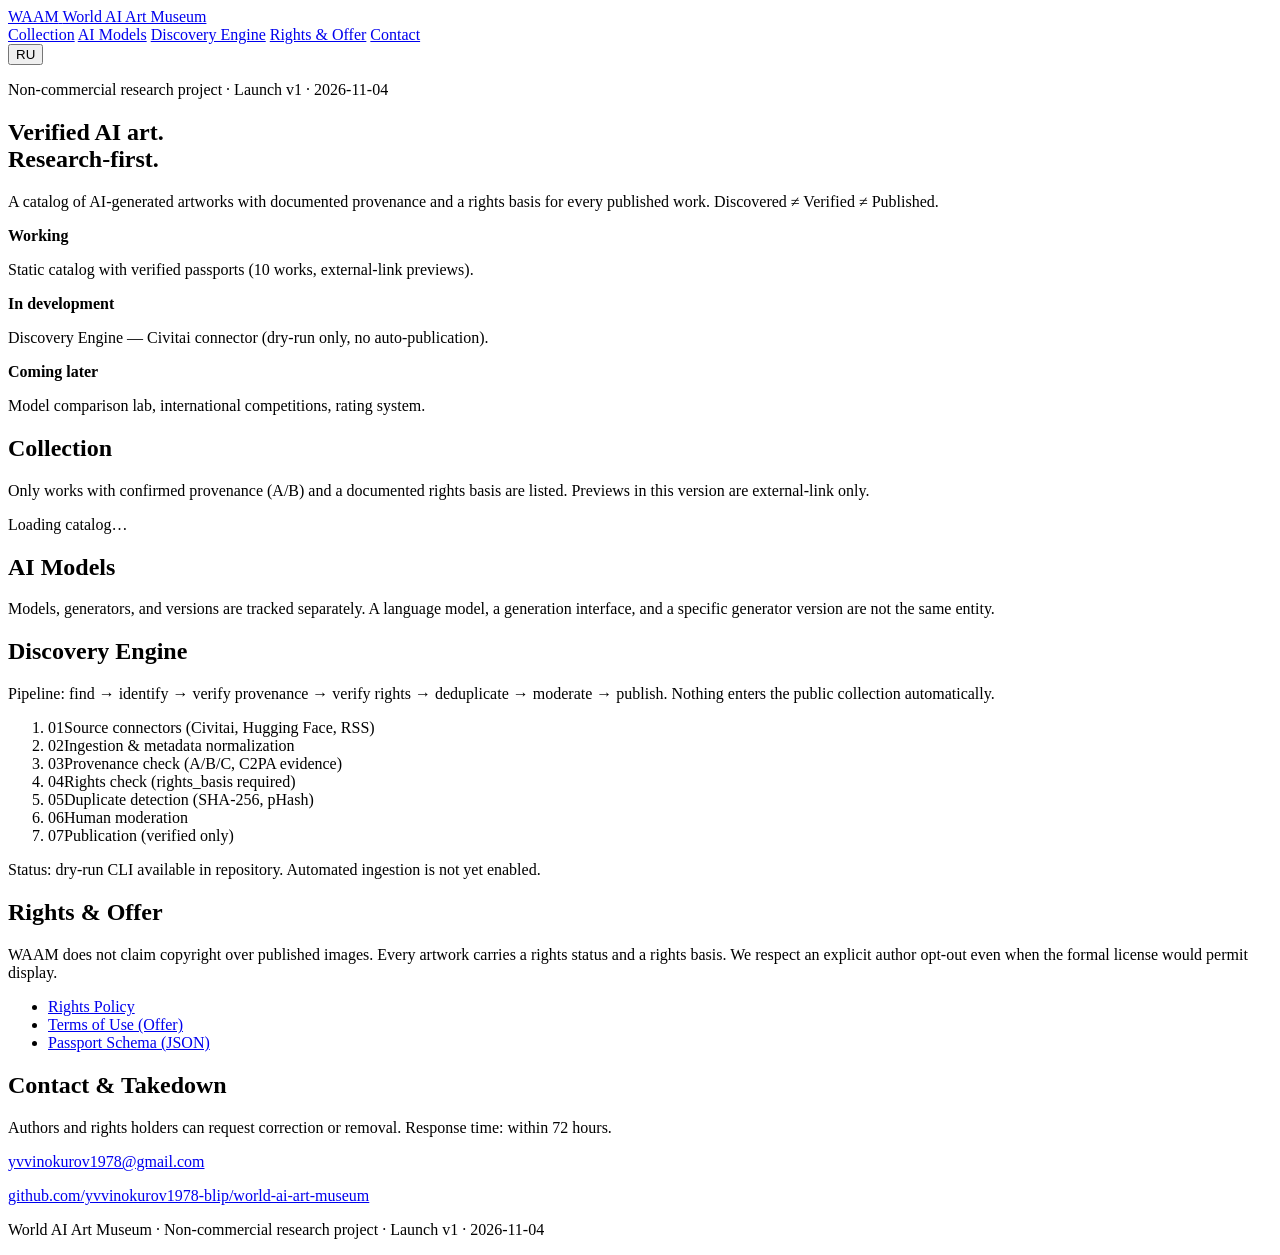
==== index.html @ b3eef800 "Create index.html" ====
<!DOCTYPE html>
<html lang="en" data-lang="en">
<head>
<meta charset="UTF-8">
<meta name="viewport" content="width=device-width, initial-scale=1.0">
<title>World AI Art Museum — Verified AI Art, Research-First</title>
<meta name="description" content="Non-commercial research platform for verified AI-generated art. Discovered ≠ Verified ≠ Published.">
<link rel="stylesheet" href="assets/style.css">
</head>
<body>

<header class="site-header">
  <div class="header-inner">
    <a href="#top" class="brand">
      <span class="brand-mark">WAAM</span>
      <span class="brand-name" data-i18n="brand">World AI Art Museum</span>
    </a>
    <nav class="nav">
      <a href="#collection" data-i18n="nav.collection">Collection</a>
      <a href="#models" data-i18n="nav.models">AI Models</a>
      <a href="#discovery" data-i18n="nav.discovery">Discovery Engine</a>
      <a href="#rights" data-i18n="nav.rights">Rights & Offer</a>
      <a href="#contact" data-i18n="nav.contact">Contact</a>
    </nav>
    <button id="langToggle" class="lang-toggle" aria-label="Switch language">RU</button>
  </div>
</header>

<main id="top">

<section class="hero">
  <div class="container">
    <p class="eyebrow" data-i18n="hero.eyebrow">Non-commercial research project · Launch v1 · 2026-11-04</p>
    <h1 data-i18n="hero.title">Verified AI art.<br>Research-first.</h1>
    <p class="lead" data-i18n="hero.lead">A catalog of AI-generated artworks with documented provenance and a rights basis for every published work. Discovered ≠ Verified ≠ Published.</p>
    <div class="status-grid">
      <div class="status-card status-live">
        <span class="status-dot"></span>
        <strong data-i18n="hero.status.live.title">Working</strong>
        <p data-i18n="hero.status.live.body">Static catalog with verified passports (10 works, external-link previews).</p>
      </div>
      <div class="status-card status-wip">
        <span class="status-dot"></span>
        <strong data-i18n="hero.status.wip.title">In development</strong>
        <p data-i18n="hero.status.wip.body">Discovery Engine — Civitai connector (dry-run only, no auto-publication).</p>
      </div>
      <div class="status-card status-soon">
        <span class="status-dot"></span>
        <strong data-i18n="hero.status.soon.title">Coming later</strong>
        <p data-i18n="hero.status.soon.body">Model comparison lab, international competitions, rating system.</p>
      </div>
    </div>
  </div>
</section>

<section id="collection" class="section">
  <div class="container">
    <h2 data-i18n="collection.title">Collection</h2>
    <p class="section-note" data-i18n="collection.note">Only works with confirmed provenance (A/B) and a documented rights basis are listed. Previews in this version are external-link only.</p>
    <div id="collectionGrid" class="collection-grid" aria-live="polite">
      <p class="loading" data-i18n="collection.loading">Loading catalog…</p>
    </div>
  </div>
</section>

<section id="models" class="section section-alt">
  <div class="container">
    <h2 data-i18n="models.title">AI Models</h2>
    <p class="section-note" data-i18n="models.note">Models, generators, and versions are tracked separately. A language model, a generation interface, and a specific generator version are not the same entity.</p>
    <div id="modelsTable" class="models-table"></div>
  </div>
</section>

<section id="discovery" class="section">
  <div class="container">
    <h2 data-i18n="discovery.title">Discovery Engine</h2>
    <p class="section-note" data-i18n="discovery.note">Pipeline: find → identify → verify provenance → verify rights → deduplicate → moderate → publish. Nothing enters the public collection automatically.</p>
    <ol class="pipeline">
      <li><span class="step">01</span><span data-i18n="discovery.step1">Source connectors (Civitai, Hugging Face, RSS)</span></li>
      <li><span class="step">02</span><span data-i18n="discovery.step2">Ingestion & metadata normalization</span></li>
      <li><span class="step">03</span><span data-i18n="discovery.step3">Provenance check (A/B/C, C2PA evidence)</span></li>
      <li><span class="step">04</span><span data-i18n="discovery.step4">Rights check (rights_basis required)</span></li>
      <li><span class="step">05</span><span data-i18n="discovery.step5">Duplicate detection (SHA-256, pHash)</span></li>
      <li><span class="step">06</span><span data-i18n="discovery.step6">Human moderation</span></li>
      <li><span class="step">07</span><span data-i18n="discovery.step7">Publication (verified only)</span></li>
    </ol>
    <p class="section-note" data-i18n="discovery.status">Status: dry-run CLI available in repository. Automated ingestion is not yet enabled.</p>
  </div>
</section>

<section id="rights" class="section section-alt">
  <div class="container">
    <h2 data-i18n="rights.title">Rights & Offer</h2>
    <p data-i18n="rights.body">WAAM does not claim copyright over published images. Every artwork carries a rights status and a rights basis. We respect an explicit author opt-out even when the formal license would permit display.</p>
    <ul class="doc-links">
      <li><a href="RIGHTS_POLICY.md" data-i18n="rights.policy">Rights Policy</a></li>
      <li><a href="OFFER.md" data-i18n="rights.offer">Terms of Use (Offer)</a></li>
      <li><a href="PASSPORT_SCHEMA.json" data-i18n="rights.schema">Passport Schema (JSON)</a></li>
    </ul>
  </div>
</section>

<section id="contact" class="section">
  <div class="container">
    <h2 data-i18n="contact.title">Contact & Takedown</h2>
    <p data-i18n="contact.body">Authors and rights holders can request correction or removal. Response time: within 72 hours.</p>
    <p class="contact-line"><a href="mailto:yvvinokurov1978@gmail.com">yvvinokurov1978@gmail.com</a></p>
    <p class="contact-line"><a href="https://github.com/yvvinokurov1978-blip/world-ai-art-museum">github.com/yvvinokurov1978-blip/world-ai-art-museum</a></p>
  </div>
</section>

</main>

<footer class="site-footer">
  <div class="container">
    <p data-i18n="footer.line">World AI Art Museum · Non-commercial research project · Launch v1 · 2026-11-04</p>
  </div>
</footer>

<script src="assets/app.js"></script>
</body>
</html>
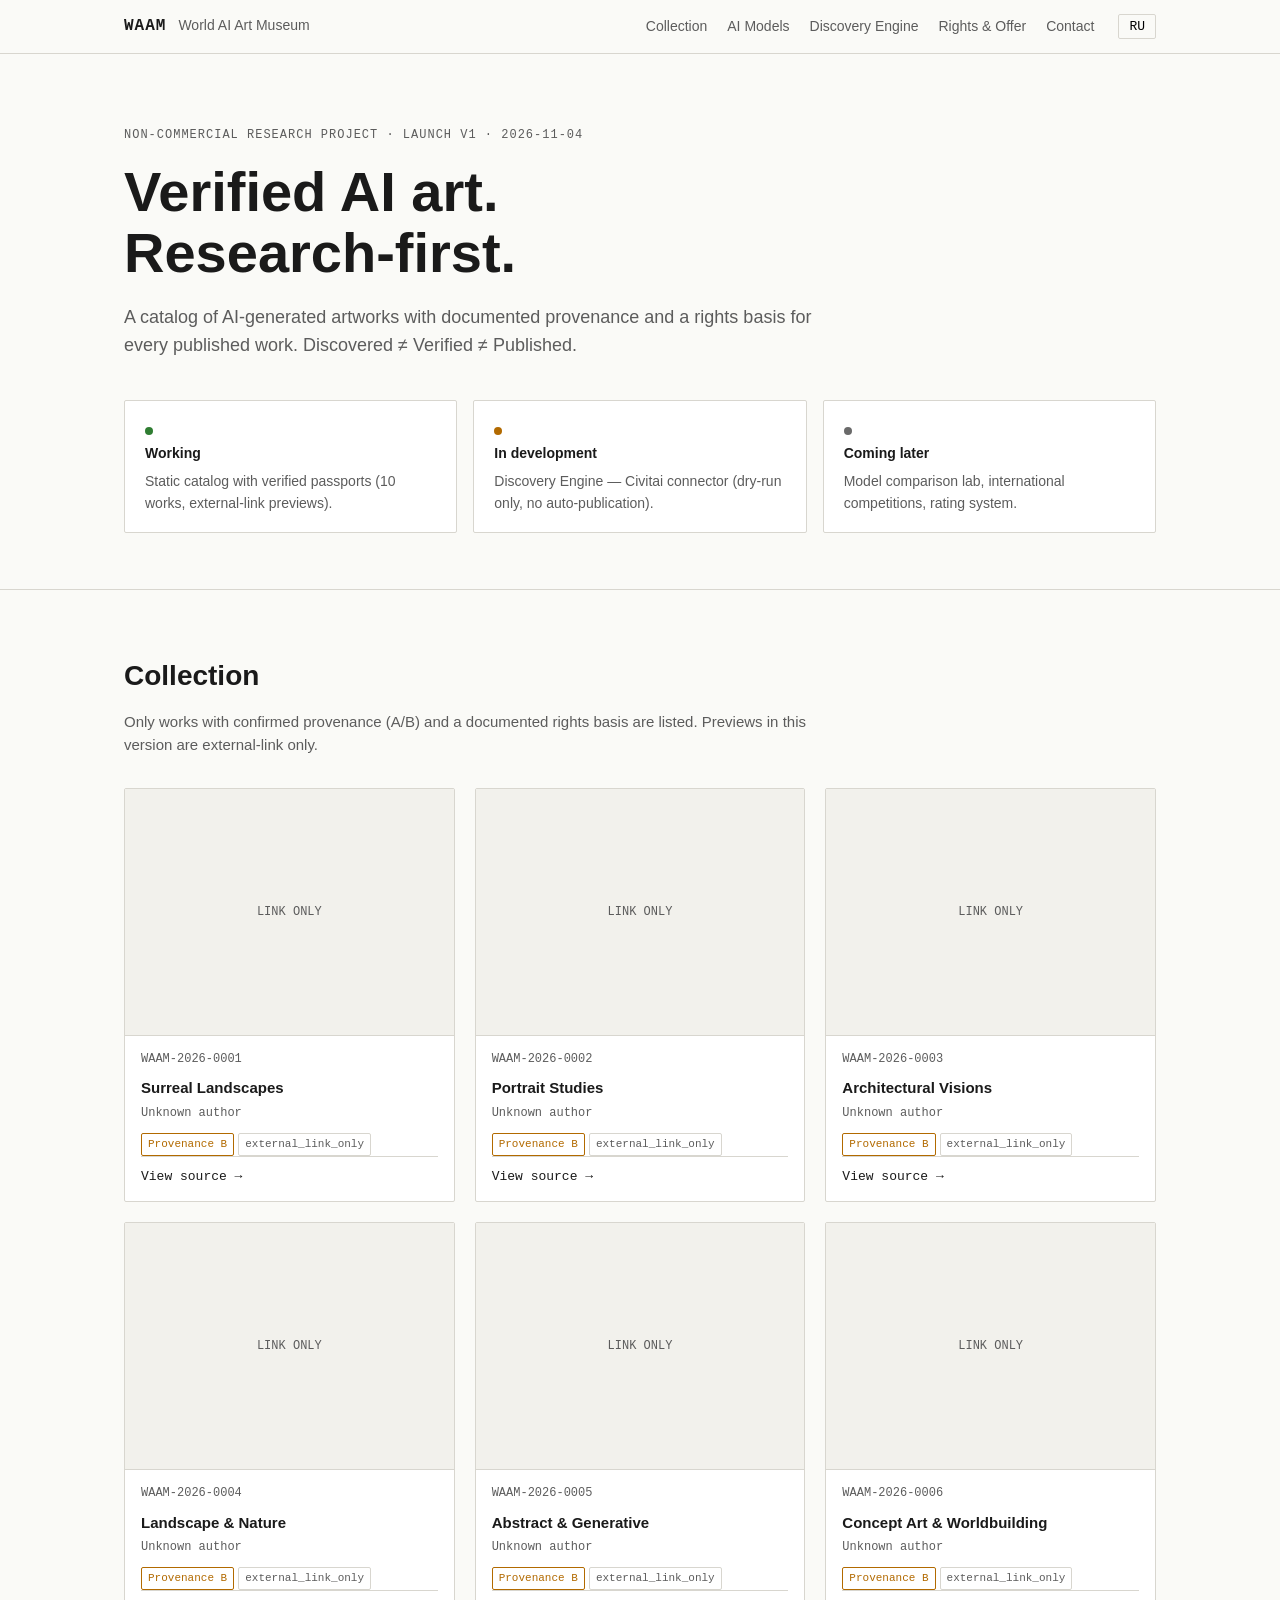
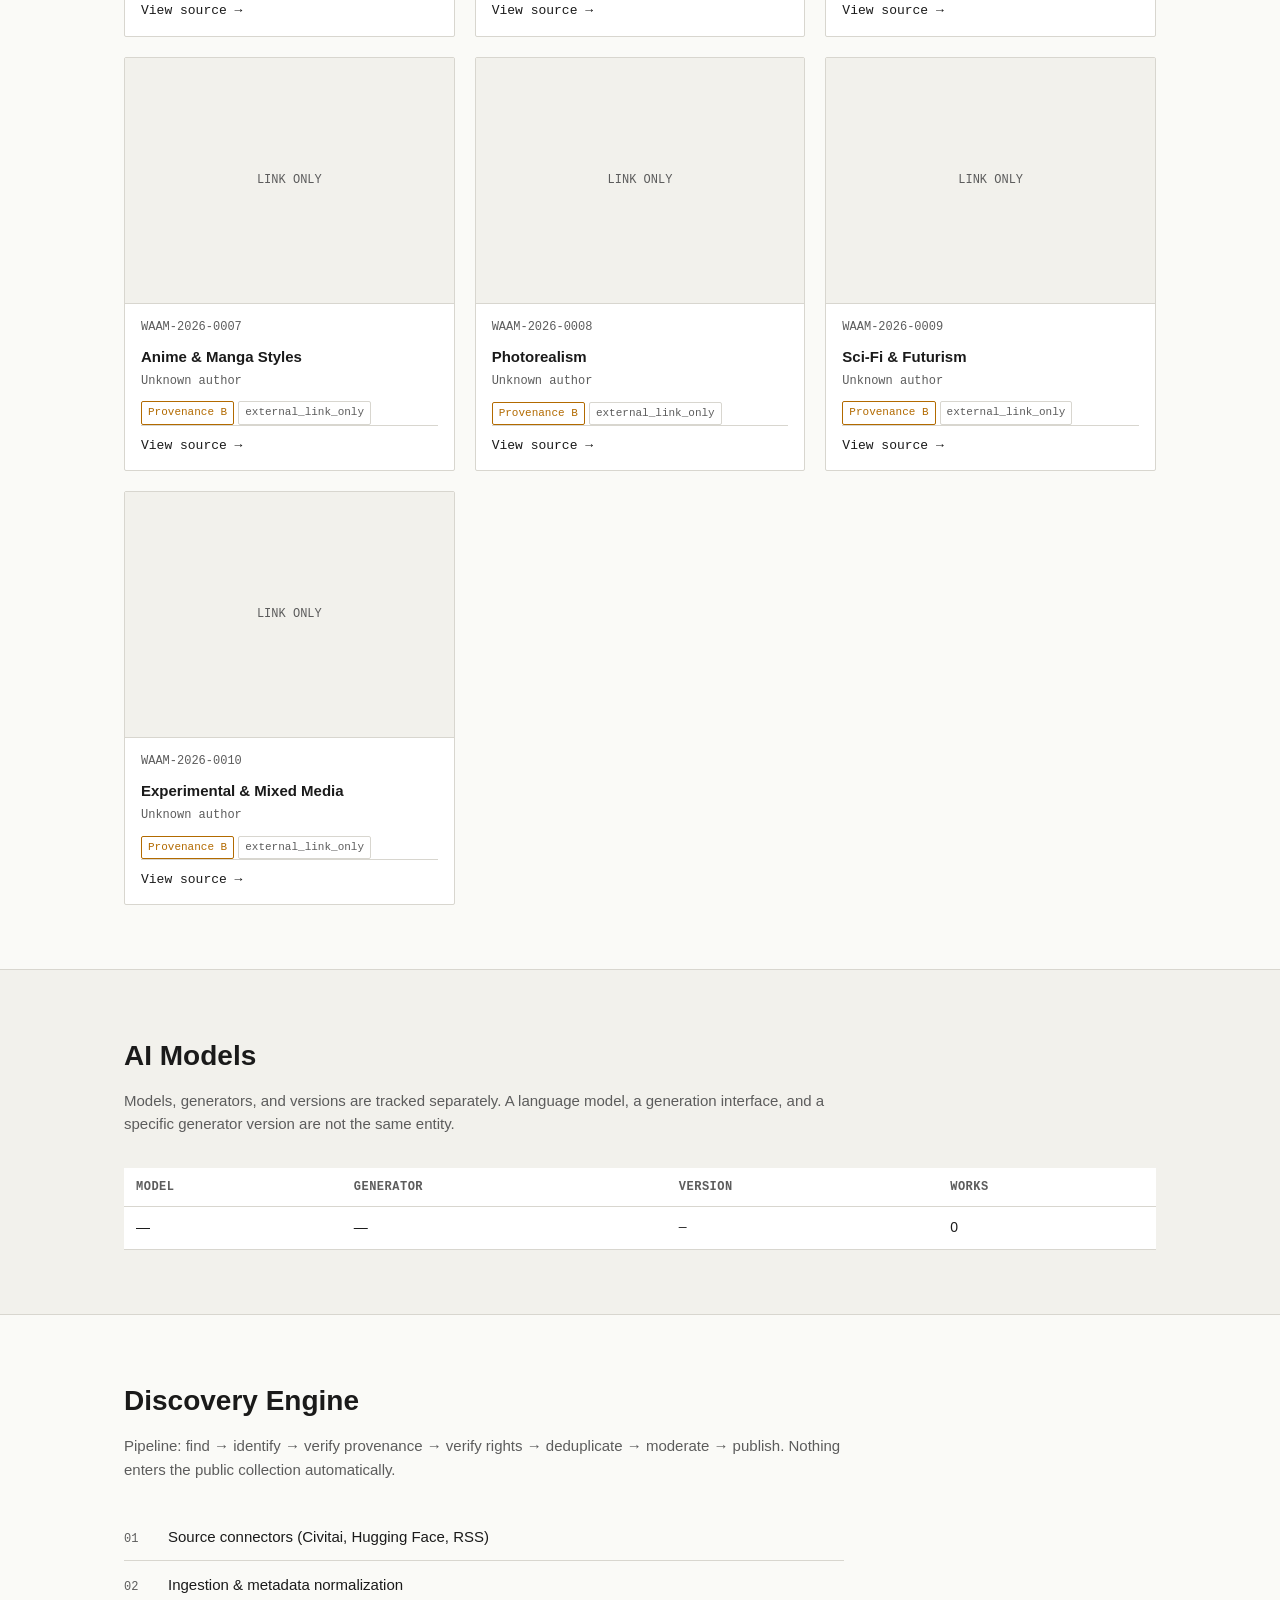
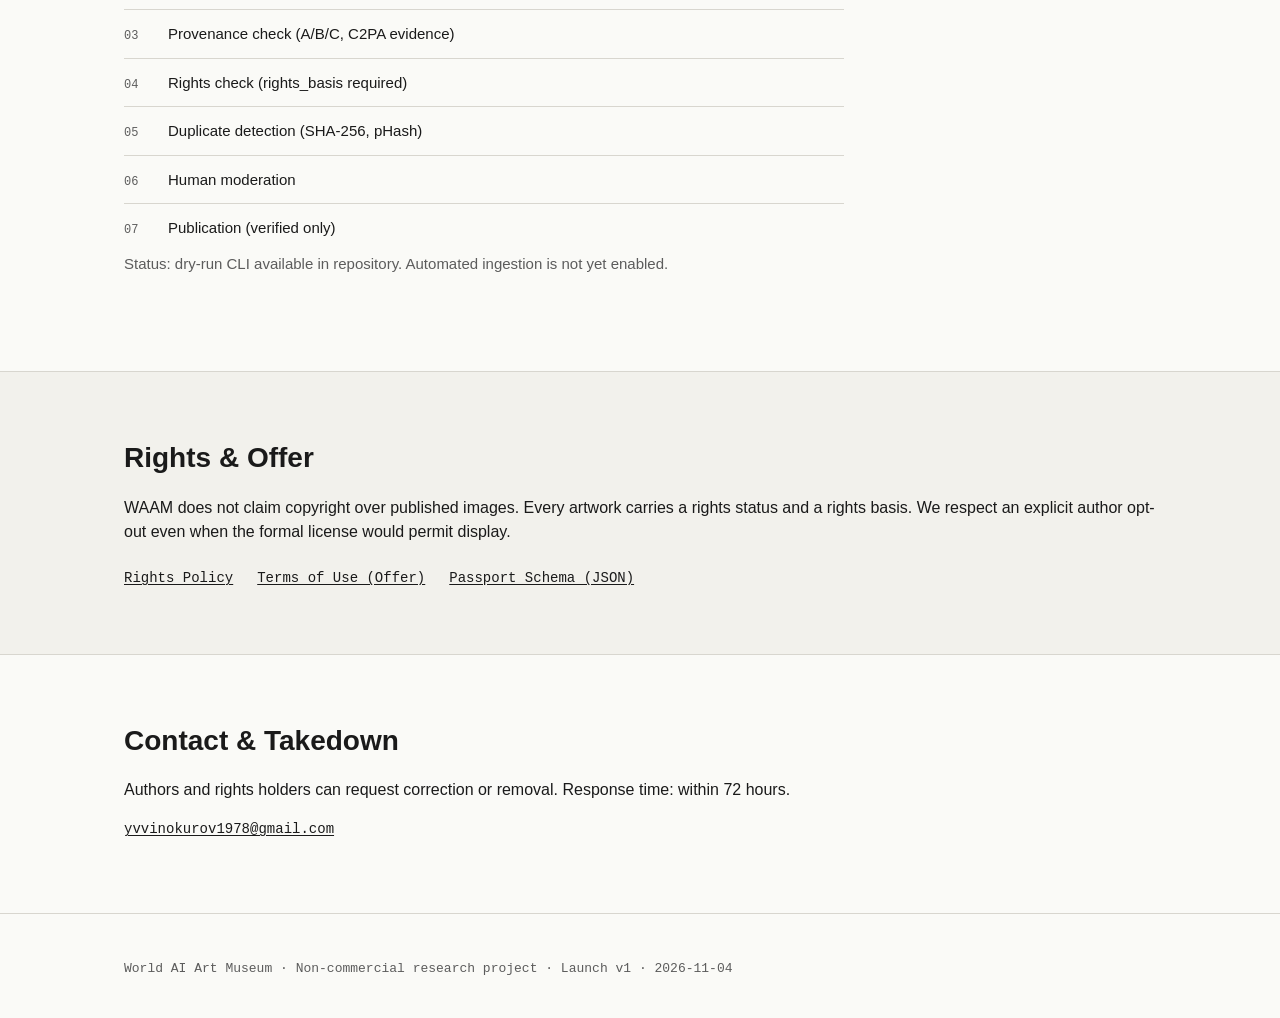
==== commit b78f693d: "Update index.html" ====
--- a/index.html
+++ b/index.html
@@ -105,7 +105,6 @@
     <h2 data-i18n="contact.title">Contact & Takedown</h2>
     <p data-i18n="contact.body">Authors and rights holders can request correction or removal. Response time: within 72 hours.</p>
     <p class="contact-line"><a href="mailto:yvvinokurov1978@gmail.com">yvvinokurov1978@gmail.com</a></p>
-    <p class="contact-line"><a href="https://github.com/yvvinokurov1978-blip/world-ai-art-museum">github.com/yvvinokurov1978-blip/world-ai-art-museum</a></p>
   </div>
 </section>
 
--- a/assets/style.css
+++ b/assets/style.css
@@ -0,0 +1,163 @@
+:root {
+  --bg: #fafaf7;
+  --bg-alt: #f2f1ec;
+  --fg: #1a1a1a;
+  --fg-muted: #5c5c5c;
+  --border: #d8d6cf;
+  --accent: #1a1a1a;
+  --live: #2f7d32;
+  --wip: #b26a00;
+  --soon: #6a6a6a;
+  --mono: ui-monospace, "SF Mono", Menlo, Consolas, monospace;
+  --sans: -apple-system, BlinkMacSystemFont, "Segoe UI", Roboto, sans-serif;
+}
+
+* { box-sizing: border-box; }
+
+html, body {
+  margin: 0;
+  padding: 0;
+  background: var(--bg);
+  color: var(--fg);
+  font-family: var(--sans);
+  font-size: 16px;
+  line-height: 1.55;
+}
+
+a { color: var(--fg); text-decoration: underline; text-underline-offset: 2px; }
+a:hover { color: var(--fg-muted); }
+
+.container { max-width: 1080px; margin: 0 auto; padding: 0 24px; }
+
+/* Header */
+.site-header {
+  border-bottom: 1px solid var(--border);
+  position: sticky; top: 0;
+  background: rgba(250,250,247,0.95);
+  backdrop-filter: blur(8px);
+  z-index: 10;
+}
+.header-inner {
+  max-width: 1080px; margin: 0 auto; padding: 14px 24px;
+  display: flex; align-items: center; gap: 24px;
+}
+.brand { display: flex; align-items: baseline; gap: 12px; text-decoration: none; }
+.brand-mark { font-family: var(--mono); font-weight: 700; letter-spacing: 1px; }
+.brand-name { font-size: 14px; color: var(--fg-muted); }
+.nav { display: flex; gap: 20px; margin-left: auto; }
+.nav a { font-size: 14px; text-decoration: none; color: var(--fg-muted); }
+.nav a:hover { color: var(--fg); }
+.lang-toggle {
+  font-family: var(--mono); font-size: 13px;
+  border: 1px solid var(--border); background: transparent;
+  padding: 4px 10px; cursor: pointer; border-radius: 2px;
+}
+.lang-toggle:hover { background: var(--bg-alt); }
+
+/* Hero */
+.hero { padding: 72px 0 56px; border-bottom: 1px solid var(--border); }
+.eyebrow {
+  font-family: var(--mono); font-size: 12px; color: var(--fg-muted);
+  text-transform: uppercase; letter-spacing: 1px; margin: 0 0 16px;
+}
+.hero h1 { font-size: clamp(32px, 5vw, 56px); line-height: 1.1; margin: 0 0 20px; font-weight: 700; }
+.lead { font-size: 18px; color: var(--fg-muted); max-width: 720px; margin: 0 0 40px; }
+
+.status-grid { display: grid; grid-template-columns: repeat(auto-fit, minmax(240px, 1fr)); gap: 16px; }
+.status-card {
+  border: 1px solid var(--border); padding: 18px 20px;
+  border-radius: 2px; background: #fff; position: relative;
+}
+.status-card strong { display: block; font-size: 14px; margin-bottom: 6px; }
+.status-card p { margin: 0; font-size: 14px; color: var(--fg-muted); }
+.status-dot {
+  display: inline-block; width: 8px; height: 8px; border-radius: 50%;
+  margin-right: 8px; vertical-align: middle;
+}
+.status-live .status-dot { background: var(--live); }
+.status-wip .status-dot { background: var(--wip); }
+.status-soon .status-dot { background: var(--soon); }
+
+/* Sections */
+.section { padding: 64px 0; border-bottom: 1px solid var(--border); }
+.section-alt { background: var(--bg-alt); }
+.section h2 { font-size: 28px; margin: 0 0 12px; }
+.section-note { color: var(--fg-muted); max-width: 720px; margin: 0 0 32px; font-size: 15px; }
+.loading { color: var(--fg-muted); font-family: var(--mono); font-size: 14px; }
+
+/* Collection */
+.collection-grid {
+  display: grid;
+  grid-template-columns: repeat(auto-fill, minmax(260px, 1fr));
+  gap: 20px;
+}
+.art-card {
+  border: 1px solid var(--border); background: #fff;
+  border-radius: 2px; overflow: hidden;
+  display: flex; flex-direction: column;
+}
+.art-preview {
+  aspect-ratio: 4 / 3;
+  background: var(--bg-alt);
+  display: flex; align-items: center; justify-content: center;
+  color: var(--fg-muted);
+  font-family: var(--mono); font-size: 12px;
+  border-bottom: 1px solid var(--border);
+  position: relative;
+}
+.art-preview img { width: 100%; height: 100%; object-fit: cover; display: block; }
+.art-body { padding: 14px 16px; flex: 1; display: flex; flex-direction: column; }
+.art-title { font-weight: 600; font-size: 15px; margin: 0 0 4px; }
+.art-meta { font-family: var(--mono); font-size: 12px; color: var(--fg-muted); margin: 0 0 8px; }
+.art-badge {
+  display: inline-block; font-family: var(--mono); font-size: 11px;
+  padding: 2px 6px; border: 1px solid var(--border); border-radius: 2px;
+  margin-right: 4px; color: var(--fg-muted);
+}
+.art-badge.level-a { border-color: var(--live); color: var(--live); }
+.art-badge.level-b { border-color: var(--wip); color: var(--wip); }
+.art-link {
+  margin-top: auto; font-size: 13px; font-family: var(--mono);
+  text-decoration: none; color: var(--fg);
+  border-top: 1px solid var(--border); padding-top: 10px;
+}
+.art-link:hover { color: var(--fg-muted); }
+
+/* Models table */
+.models-table { width: 100%; border-collapse: collapse; font-size: 14px; background: #fff; }
+.models-table th, .models-table td {
+  text-align: left; padding: 10px 12px; border-bottom: 1px solid var(--border);
+}
+.models-table th { font-family: var(--mono); font-size: 12px; text-transform: uppercase; letter-spacing: 0.5px; color: var(--fg-muted); }
+.models-table td.mono { font-family: var(--mono); font-size: 13px; }
+
+/* Pipeline */
+.pipeline { list-style: none; padding: 0; margin: 0; max-width: 720px; }
+.pipeline li {
+  display: flex; align-items: baseline; gap: 16px;
+  padding: 12px 0; border-bottom: 1px solid var(--border);
+  font-size: 15px;
+}
+.pipeline li:last-child { border-bottom: none; }
+.pipeline .step {
+  font-family: var(--mono); font-size: 12px; color: var(--fg-muted);
+  min-width: 28px;
+}
+
+/* Docs */
+.doc-links { list-style: none; padding: 0; margin: 20px 0 0; display: flex; gap: 24px; flex-wrap: wrap; }
+.doc-links a { font-family: var(--mono); font-size: 14px; }
+
+/* Contact */
+.contact-line { font-family: var(--mono); font-size: 14px; margin: 8px 0; }
+
+/* Footer */
+.site-footer { padding: 32px 0; font-size: 13px; color: var(--fg-muted); font-family: var(--mono); }
+
+/* Responsive */
+@media (max-width: 720px) {
+  .nav { display: none; }
+  .header-inner { gap: 12px; }
+  .hero { padding: 48px 0 40px; }
+  .section { padding: 48px 0; }
+}
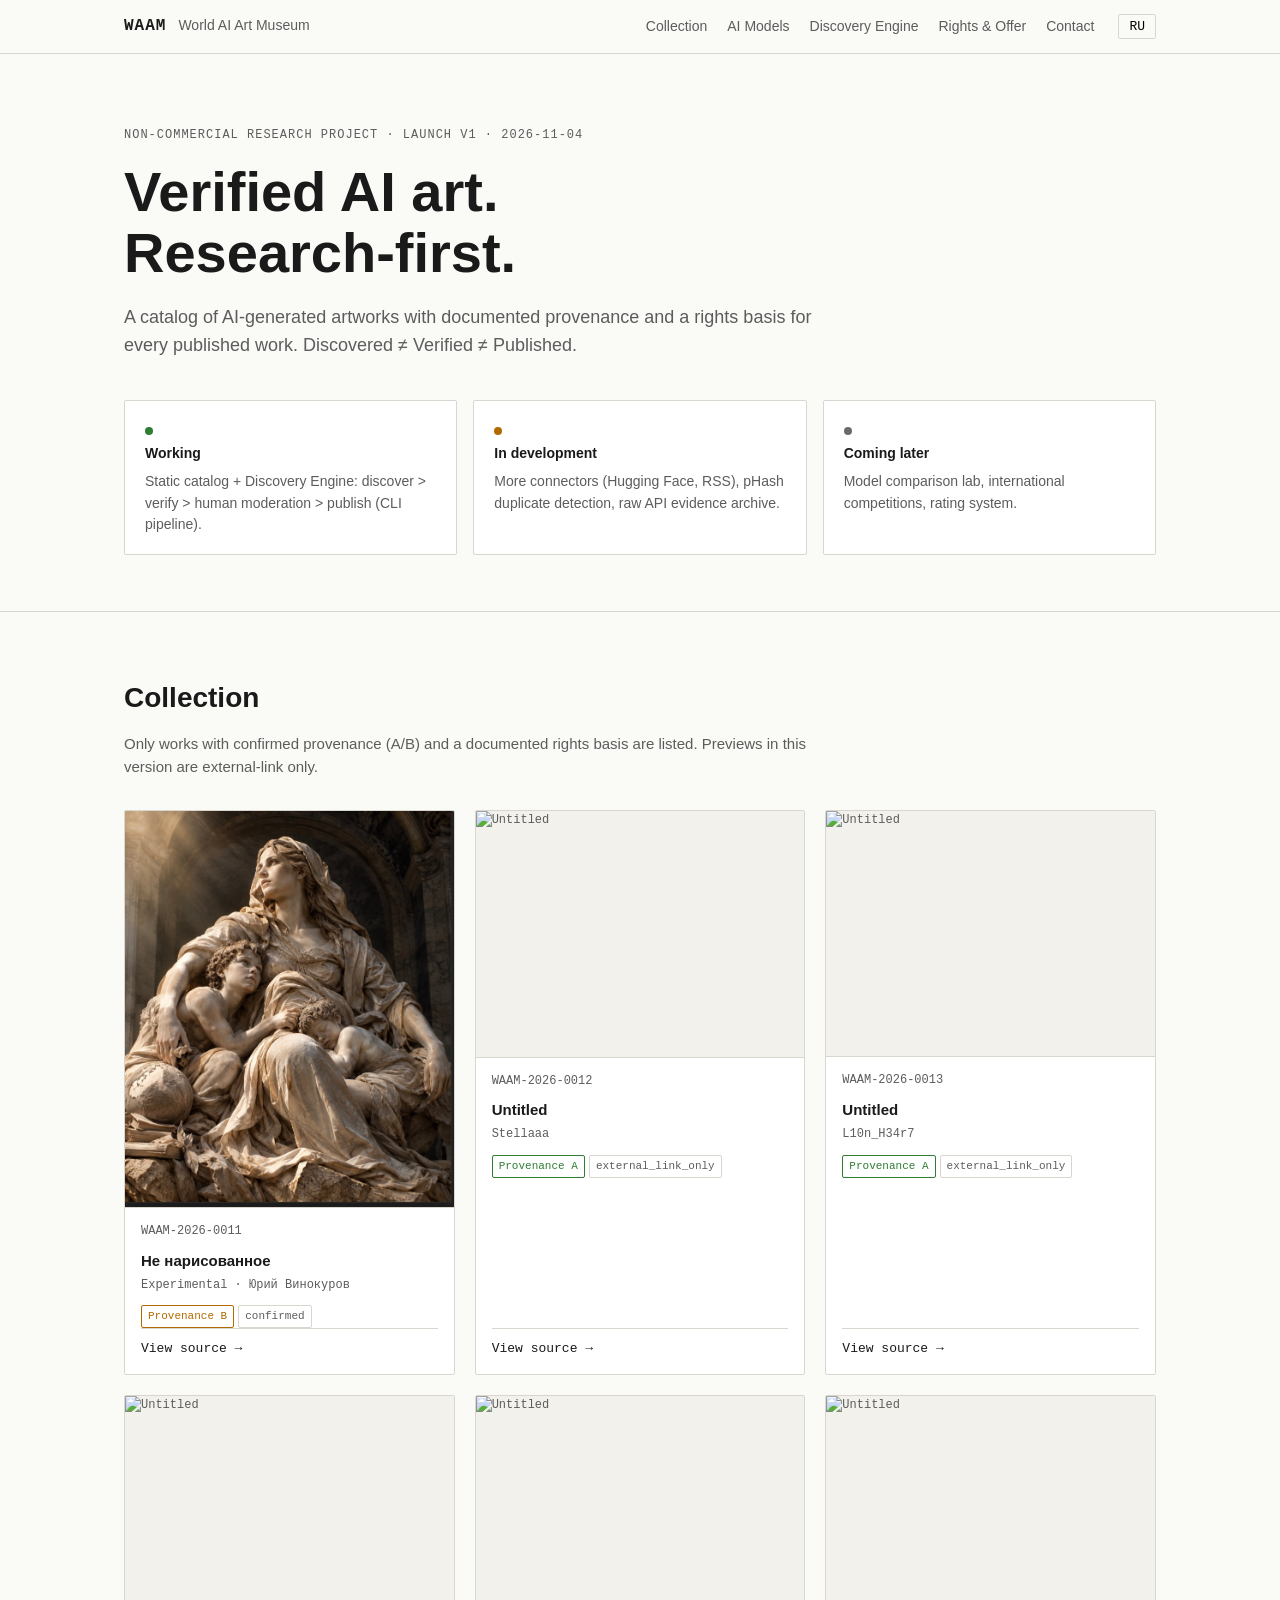
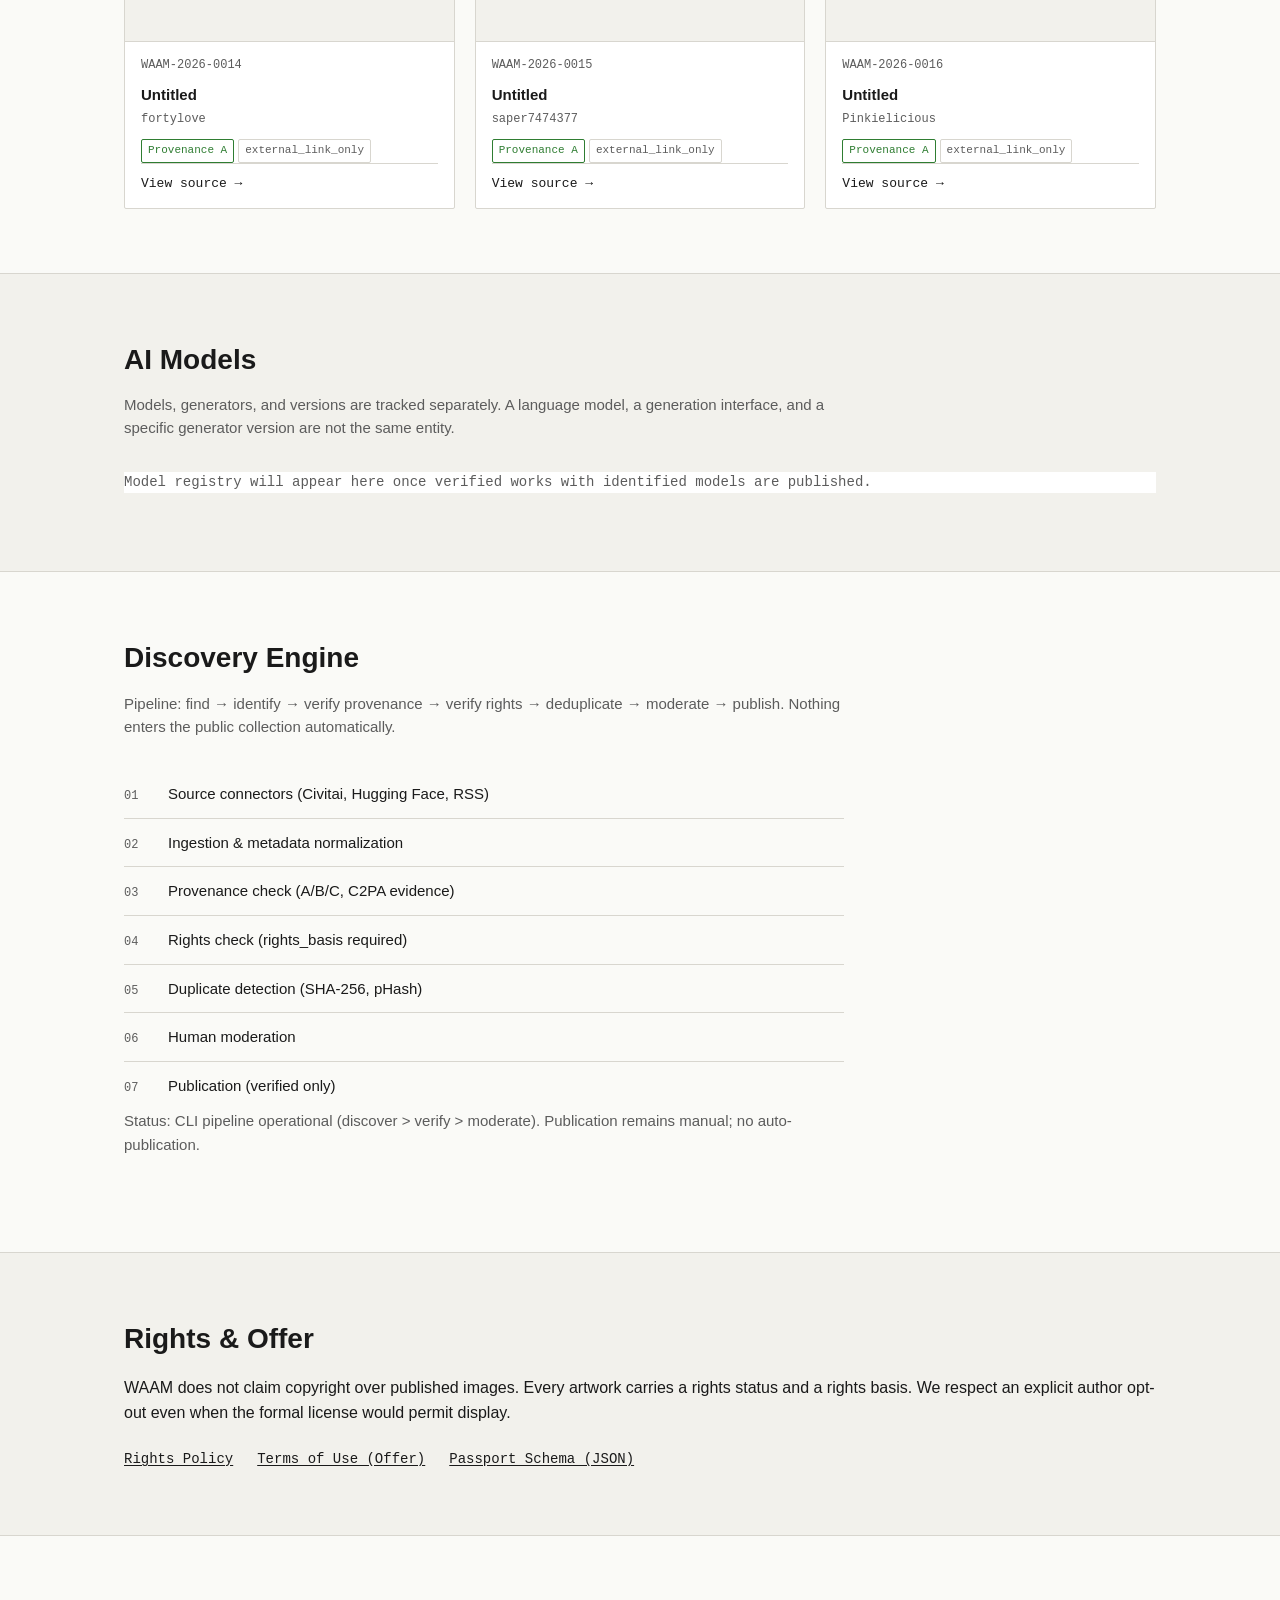
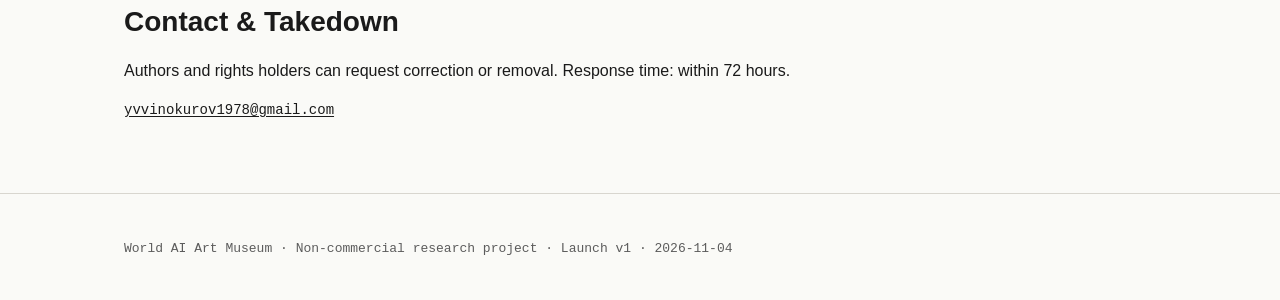
==== commit 3e18190c: "Update site status: Discovery Engine pipeline is operational - Working: static catalog + CLI pipelin" ====
--- a/index.html
+++ b/index.html
@@ -37,12 +37,12 @@
       <div class="status-card status-live">
         <span class="status-dot"></span>
         <strong data-i18n="hero.status.live.title">Working</strong>
-        <p data-i18n="hero.status.live.body">Static catalog with verified passports (10 works, external-link previews).</p>
+        <p data-i18n="hero.status.live.body">Static catalog + Discovery Engine: discover → verify → human moderation → publish (CLI pipeline).</p>
       </div>
       <div class="status-card status-wip">
         <span class="status-dot"></span>
         <strong data-i18n="hero.status.wip.title">In development</strong>
-        <p data-i18n="hero.status.wip.body">Discovery Engine — Civitai connector (dry-run only, no auto-publication).</p>
+        <p data-i18n="hero.status.wip.body">More connectors (Hugging Face, RSS), pHash duplicate detection, raw API evidence archive.</p>
       </div>
       <div class="status-card status-soon">
         <span class="status-dot"></span>
@@ -84,7 +84,7 @@
       <li><span class="step">06</span><span data-i18n="discovery.step6">Human moderation</span></li>
       <li><span class="step">07</span><span data-i18n="discovery.step7">Publication (verified only)</span></li>
     </ol>
-    <p class="section-note" data-i18n="discovery.status">Status: dry-run CLI available in repository. Automated ingestion is not yet enabled.</p>
+    <p class="section-note" data-i18n="discovery.status">Status: CLI pipeline operational (discover → verify → moderate). Publication remains manual; no auto-publication.</p>
   </div>
 </section>
 
